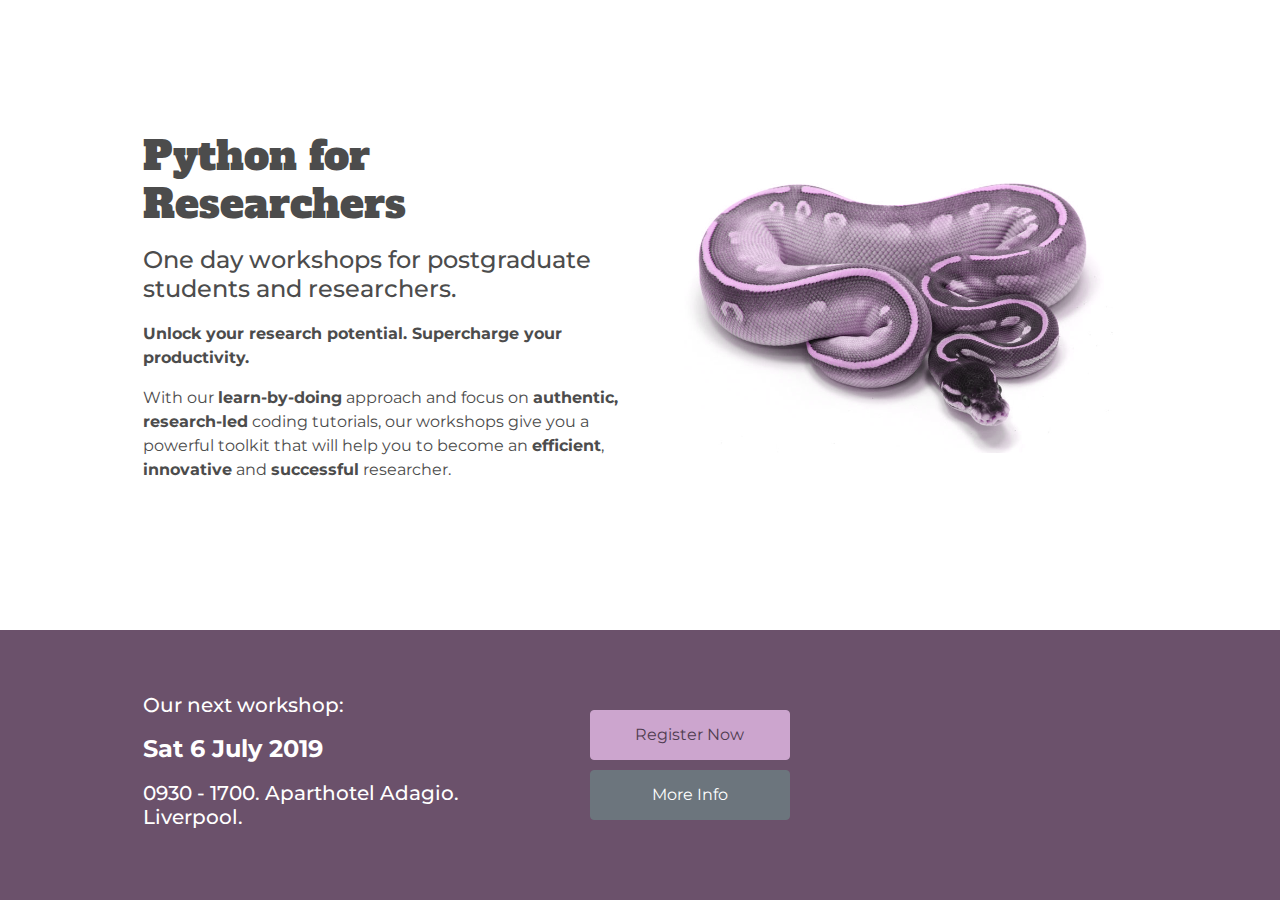
==== index.html @ 6b0263aa "update" ====
<!DOCTYPE html>

<html>
  <head>
    <title>Python for Researchers</title>
    <meta name="viewport" content="width=device-width, initial-scale=1.0">
    <meta name=”description” content="Unlock your research potential. Supercharge your productivity. Do it with Python. One day introductory coding workshops for postgraduate students and researchers.">
    <link href="https://stackpath.bootstrapcdn.com/bootstrap/4.3.1/css/bootstrap.min.css" rel="stylesheet" integrity="sha384-ggOyR0iXCbMQv3Xipma34MD+dH/1fQ784/j6cY/iJTQUOhcWr7x9JvoRxT2MZw1T" crossorigin="anonymous">
    <link rel="stylesheet" href="style.css">
    <link href="https://fonts.googleapis.com/css?family=Alfa+Slab+One|Montserrat" rel="stylesheet">
    <link rel="stylesheet" href="https://use.fontawesome.com/releases/v5.8.1/css/all.css" integrity="sha384-50oBUHEmvpQ+1lW4y57PTFmhCaXp0ML5d60M1M7uH2+nqUivzIebhndOJK28anvf" crossorigin="anonymous">
    <script src="https://stackpath.bootstrapcdn.com/bootstrap/4.3.1/js/bootstrap.min.js" integrity="sha384-JjSmVgyd0p3pXB1rRibZUAYoIIy6OrQ6VrjIEaFf/nJGzIxFDsf4x0xIM+B07jRM" crossorigin="anonymous"></script>
  </head>

  <body>
    <section id="header">
      <div class="row vcenter" style="min-height:70vh;">
        <div class="col-md-6">
          <h1>
            Python for Researchers
          </h1>
          <h3>One day workshops for postgraduate students and researchers.</h3>

          <p><b>Unlock your research potential. Supercharge your productivity.</b></p>

          <p>With our <b>learn-by-doing</b> approach and focus on <b>authentic, research-led</b> coding tutorials, our workshops give you a powerful toolkit that will help you to become
            an <b>efficient</b>, <b>innovative</b> and <b>successful</b> researcher.
          </p>

        </div>
        <div class="col-md-6 d-none d-md-block">
          <img src="img/snake.png">
        </div>
      </div>

      <div class="banner row vcenter" style="min-height:30vh;">

        <div class="col-md-5">
          <h5>Our next workshop:</h4>
          <h3><b>Sat 6 July 2019</b></h3>
          <h5>0930 - 1700. <a href="https://www.adagio-city.com/gb/aparthotel-liverpool.shtml?merchantid=ppc-adg-mar-goo-uk-en-sear&sourceid=bp-cen&utm_source=google&utm_medium=cpc&utm_campaign=ppc-adg-mar-goo-uk-en-uk-exa-sear-bp&utm_term=mar&utm_content=uk-en-GB-V2327&gclid=CjwKCAjwv6blBRBzEiwAihbM-QTnHcYsD79L9dtt7nip04Bev_M2ZurPNTwmHVNmF09SzWVFuDiG-hoCib8QAvD_BwE" target="_blank">Aparthotel Adagio. Liverpool</a>.</h5>
        </div>
        <div class="col-md-4">
          <div class="button-box">
            <a href="https://www.eventbrite.com/e/python-for-researchers-tickets-59817070468#" target="_blank">
              <button type="button" class="btn btn-primary">Register Now</button>
            </a>
            <a href="https://www.eventbrite.com/e/python-for-researchers-tickets-59817070468#" target="_blank">
              <button type="button" class="btn btn-secondary">More Info</button>
            </a>
          </div>
        </div>
        <div class="col-md-3">
          <div class="social-box">
            <a href="https://twitter.com/py4res" target="_blank">
              <i class="fab fa-twitter"></i>
            </a>
            <a href="https://facebook.com/py4res" target="_blank">
              <i class="fab fa-facebook"></i>
            </a>
          </div?
        </div>

      </div>


    </section>


  </body>
</html>
---- style.css ----
body {
  font-family: 'Montserrat', sans-serif;
  color: #4c4c4c;
}

h1 {
  font-family: 'Alfa Slab One', cursive;
}

h3 {
  font-size: 1.5rem;
}

.vcenter {
  display: flex;
  align-items: center;
  width: 100%;
  margin: 0px;
  padding: 0 10%;}

.center {
  text-align: center;
}

.banner {
  background: #6b516b;
  color: white;
}

.banner a {
  color: white;
}

button.btn.btn-primary {
  background-color: #cca5ce;
  border-color: #cca5ce;
  color: #4f3c50
}

button.btn.btn-primary:hover {
  background-color: #c19cc3;
  border-color: #c19cc3;
}

button.btn {
  width: 200px;
  height: 50px;
  margin: 5px 0;
}

section img {
  width: 100%;
  padding: 5%;
}

h3 {
  padding: 10px 0px;
}

.fab {
  font-size: 3em;
  margin: 10px;
}
.button-box {
  margin: 20px;
}
.button-box a {
  outline: none;
  text-decoration: none;
}
.button-box a:hover,a:click, a:visited {
  border:none;
  outline:none;
  text-decoration:none;
}

.social-box a {
  outline: none;
  text-decoration: none;
}



@media only screen and (max-width: 800px) {
  .vcenter {
    padding: 5% 10%;
  }
  .banner {
    text-align: center;
  }
  .col-md-12, .col-md-6, .col-md-4, .col-md-5, .col-md-7, .colmd-3 {
    padding-left: 0px;
    padding-right: 0px;
  }
  h1 {
    font-size: 2em;
  }
}
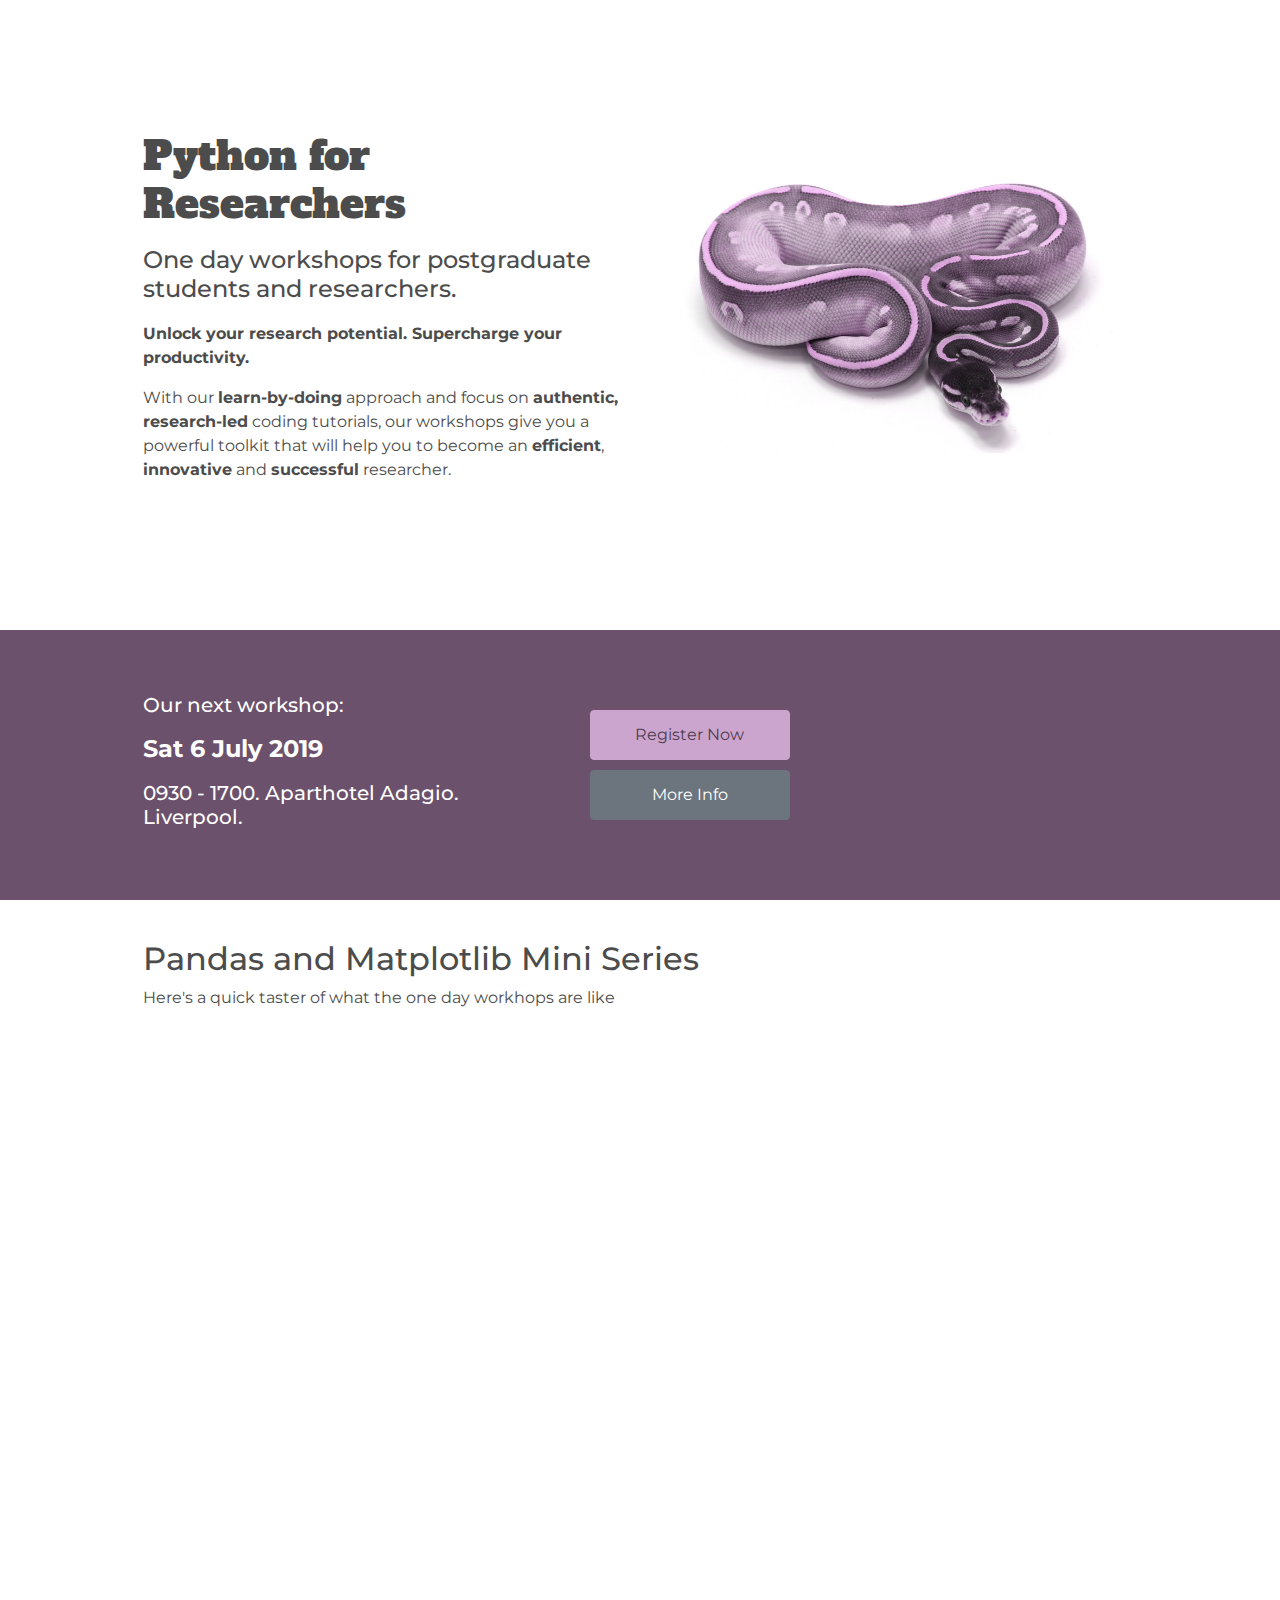
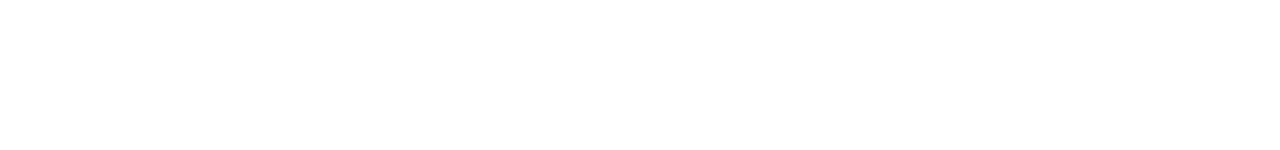
==== commit 5aedad95: "update with juypter" ====
--- a/index.html
+++ b/index.html
@@ -58,7 +58,10 @@
             <a href="https://facebook.com/py4res" target="_blank">
               <i class="fab fa-facebook"></i>
             </a>
-          </div?
+            <a href="mailto:info@pythonforresearchers.com">
+              <i class="fas fa-envelope"></i>
+            </a>
+          </div>
         </div>
 
       </div>
@@ -66,6 +69,32 @@
 
     </section>
 
+    <section id="header" class="padded">
+
+      <div class="row vcenter">
+        <div class="col-md-12">
+          <h2>Pandas and Matplotlib Mini Series</h2>
+          <p>Here's a quick taster of what the one day workhops are like</p>
+
+        </div>
+
+        <div class="col-md-6 video">
+          <iframe src="https://www.youtube.com/embed/XDcOSxwlqiY" frameborder="0" allow="accelerometer; autoplay; encrypted-media; gyroscope; picture-in-picture" allowfullscreen></iframe>
+        </div>
+        <div class="col-md-6 video">
+          <iframe style="width: 560px; max-width: 100%; height:315px" src="https://www.youtube.com/embed/6yGFuX2KDQs" frameborder="0" allow="accelerometer; autoplay; encrypted-media; gyroscope; picture-in-picture" allowfullscreen></iframe>
+        </div>
+
+        <div class="col-md-6 video">
+          <iframe style="width: 560px; max-width: 100%; height:315px" src="https://www.youtube.com/embed/6yGFuX2KDQs" frameborder="0" allow="accelerometer; autoplay; encrypted-media; gyroscope; picture-in-picture" allowfullscreen></iframe>
+        </div>
+        <div class="col-md-6 video">
+          <iframe style="width: 560px; max-width: 100%; height:315px" src="https://www.youtube.com/embed/6yGFuX2KDQs" frameborder="0" allow="accelerometer; autoplay; encrypted-media; gyroscope; picture-in-picture" allowfullscreen></iframe>
+        </div>
+      </div>
+    </section>
+
+
 
   </body>
 </html>
--- a/style.css
+++ b/style.css
@@ -57,7 +57,7 @@
   padding: 10px 0px;
 }
 
-.fab {
+.fab, .fas {
   font-size: 3em;
   margin: 10px;
 }
@@ -79,6 +79,21 @@
   text-decoration: none;
 }
 
+.video {
+  padding-top: 10px;
+  padding-bottom: 10px;
+}
+
+.padded {
+  padding-top: 40px;
+  padding-bottom: 40px;
+}
+
+iframe {
+  width: 560px;
+  max-width: 100%;
+  height:315px;
+}
 
 
 @media only screen and (max-width: 800px) {
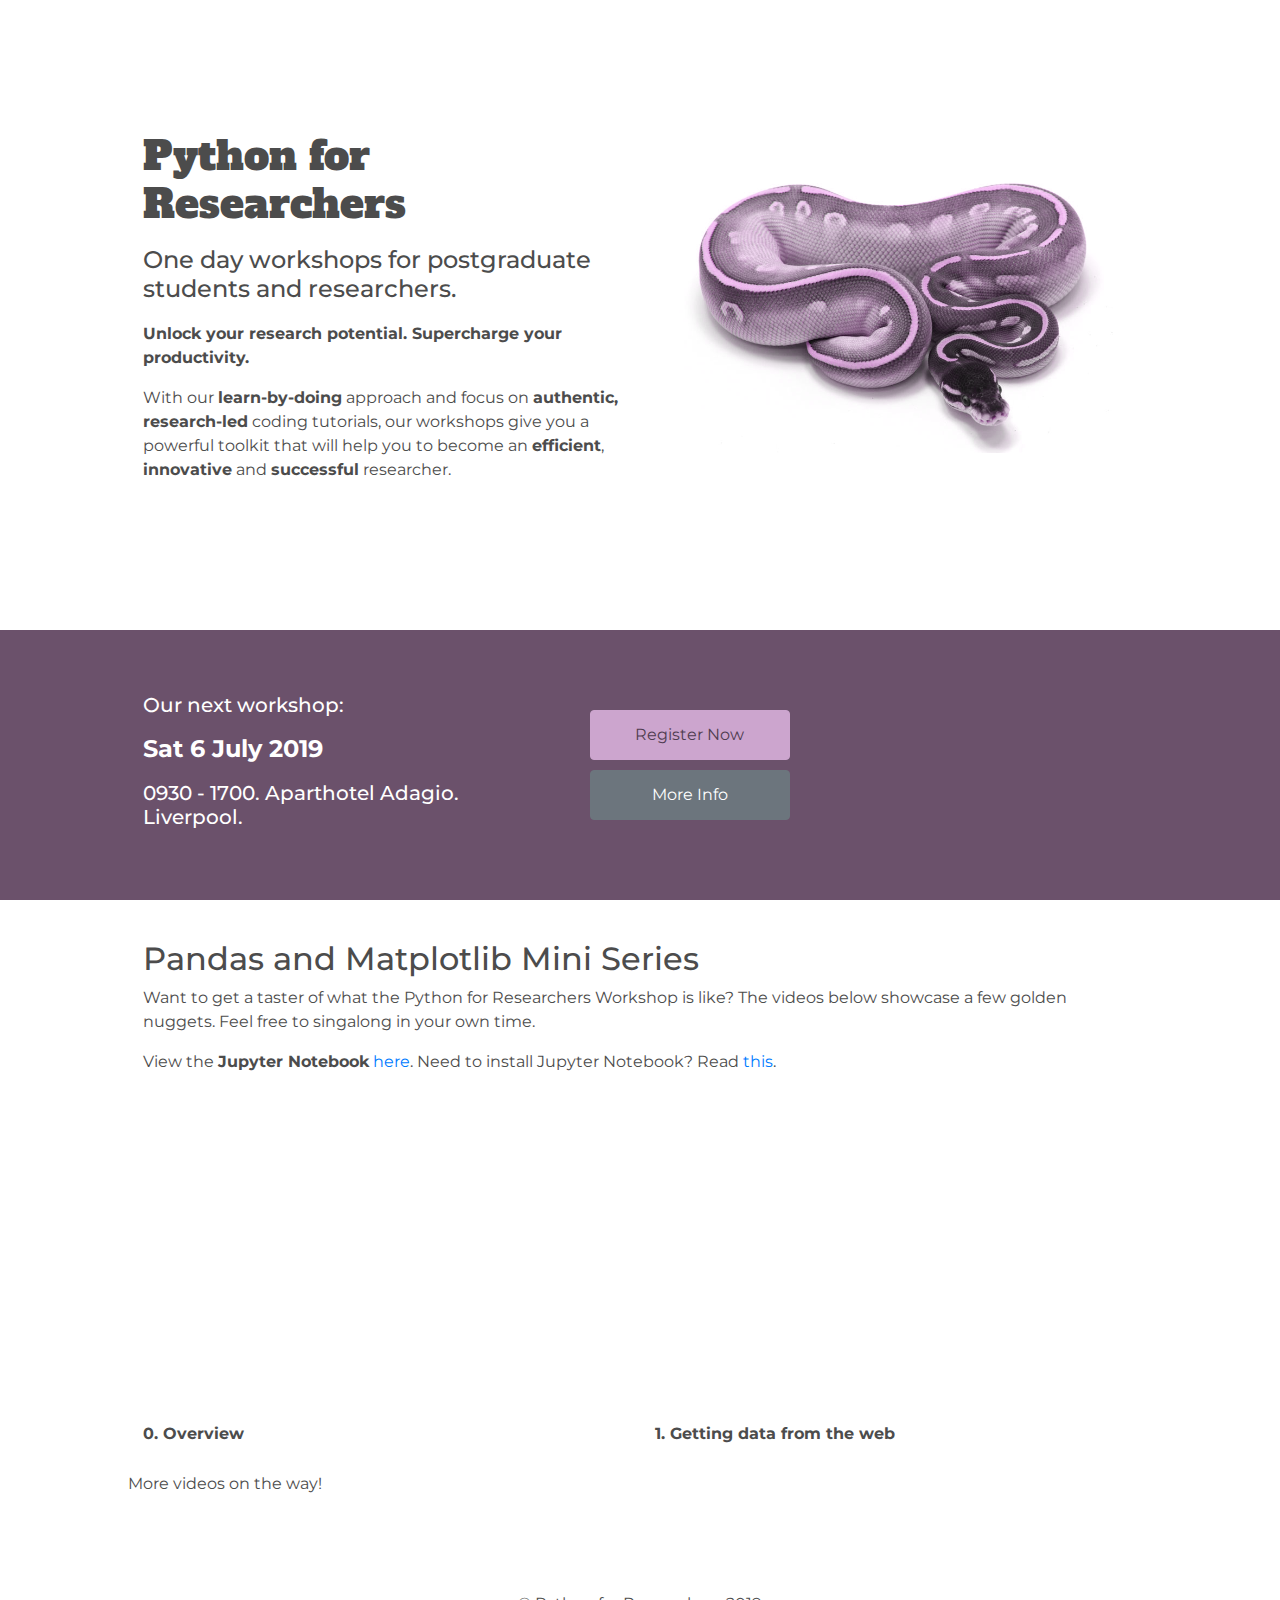
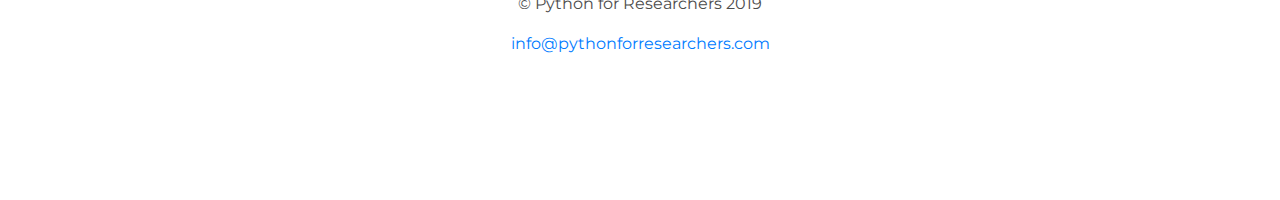
==== commit 03c2fe81: "web update" ====
--- a/index.html
+++ b/index.html
@@ -74,22 +74,35 @@
       <div class="row vcenter">
         <div class="col-md-12">
           <h2>Pandas and Matplotlib Mini Series</h2>
-          <p>Here's a quick taster of what the one day workhops are like</p>
-
+          <p>Want to get a taster of what the Python for Researchers Workshop is like? The videos below showcase a few golden nuggets. Feel free to singalong in your own time.</p>
+          <p>View the <b>Jupyter Notebook</b> <a href="https://nbviewer.jupyter.org/github/rtreharne/python_for_researchers/blob/master/jupyter_notebooks/world_population/Py4Res%20Pandas%20and%20Visualisation%20Mini%20.ipynb" target="_blank">here</a>.
+             Need to install Jupyter Notebook? Read <a href="https://jupyter.readthedocs.io/en/latest/install.html" target="_blank">this</a>.</p>
         </div>
 
         <div class="col-md-6 video">
           <iframe src="https://www.youtube.com/embed/XDcOSxwlqiY" frameborder="0" allow="accelerometer; autoplay; encrypted-media; gyroscope; picture-in-picture" allowfullscreen></iframe>
+          <p><b>0. Overview</b></p>
         </div>
         <div class="col-md-6 video">
-          <iframe style="width: 560px; max-width: 100%; height:315px" src="https://www.youtube.com/embed/6yGFuX2KDQs" frameborder="0" allow="accelerometer; autoplay; encrypted-media; gyroscope; picture-in-picture" allowfullscreen></iframe>
+          <iframe src="https://www.youtube.com/embed/K5YkYK447pA" frameborder="0" allow="accelerometer; autoplay; encrypted-media; gyroscope; picture-in-picture" allowfullscreen></iframe>
+          <p><b>1. Getting data from the web</b></p>
         </div>
+        <p>More videos on the way!</p>
+      </div>
+    </section>
 
-        <div class="col-md-6 video">
-          <iframe style="width: 560px; max-width: 100%; height:315px" src="https://www.youtube.com/embed/6yGFuX2KDQs" frameborder="0" allow="accelerometer; autoplay; encrypted-media; gyroscope; picture-in-picture" allowfullscreen></iframe>
-        </div>
-        <div class="col-md-6 video">
-          <iframe style="width: 560px; max-width: 100%; height:315px" src="https://www.youtube.com/embed/6yGFuX2KDQs" frameborder="0" allow="accelerometer; autoplay; encrypted-media; gyroscope; picture-in-picture" allowfullscreen></iframe>
+    <section id="footer" class="padded center">
+      <div class="row vcenter">
+        <div class="col-md-12">
+          <p>&copy Python for Researchers 2019</p>
+          <p><a href="mailto:info@pythonforresearchers.com">info@pythonforresearchers.com</a></p>
+          <p>  <a href="https://twitter.com/py4res" target="_blank">
+              <i class="fab fa-twitter"></i>
+            </a>
+            <a href="https://facebook.com/py4res" target="_blank">
+              <i class="fab fa-facebook"></i>
+            </a>
+          </p>
         </div>
       </div>
     </section>
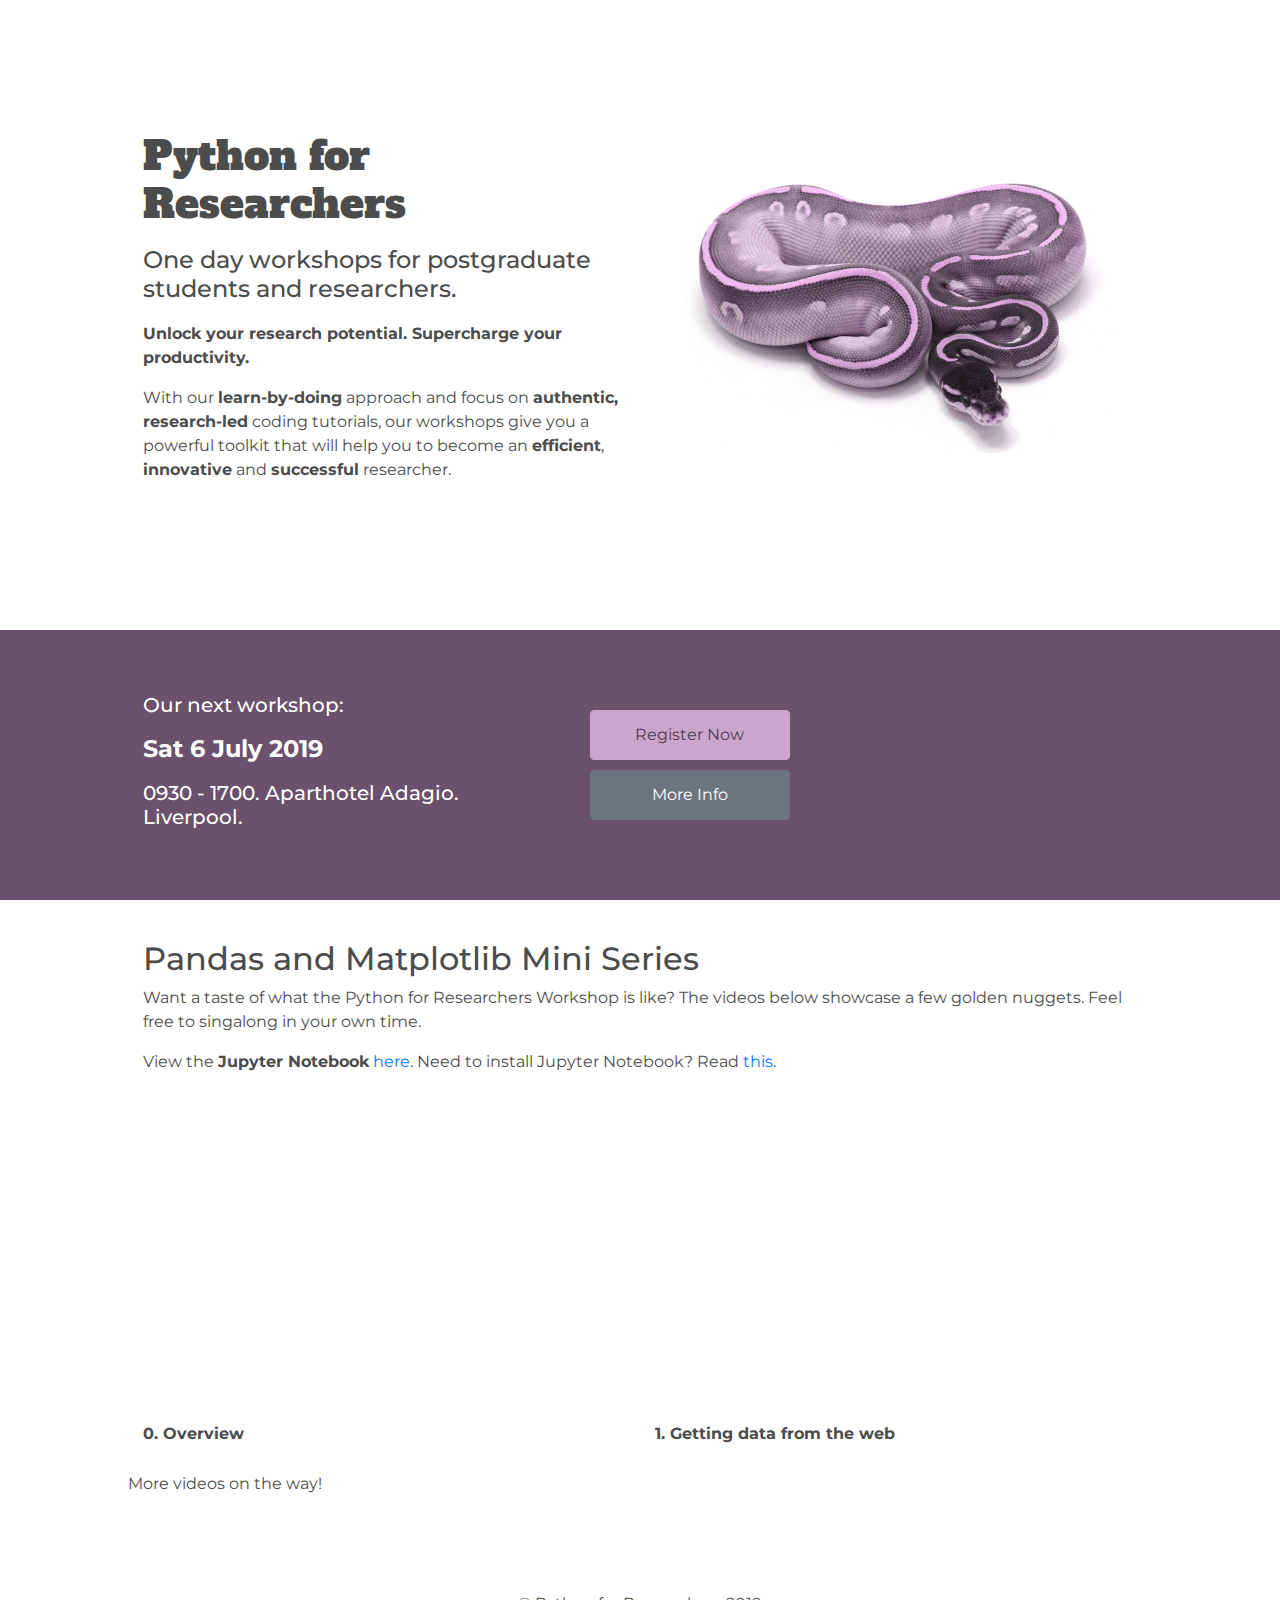
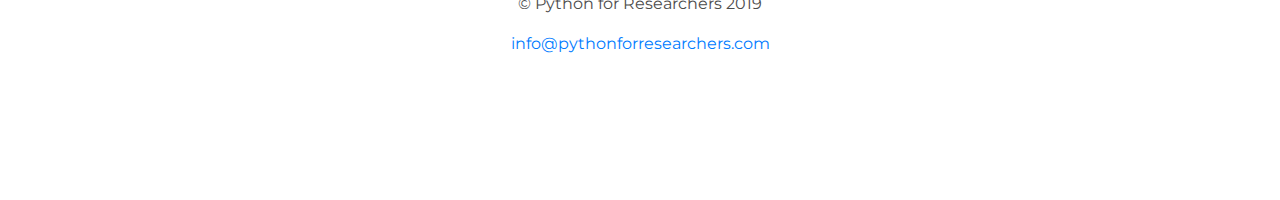
==== commit 85acfe82: "web tweak" ====
--- a/index.html
+++ b/index.html
@@ -74,7 +74,7 @@
       <div class="row vcenter">
         <div class="col-md-12">
           <h2>Pandas and Matplotlib Mini Series</h2>
-          <p>Want to get a taster of what the Python for Researchers Workshop is like? The videos below showcase a few golden nuggets. Feel free to singalong in your own time.</p>
+          <p>Want a taste of what the Python for Researchers Workshop is like? The videos below showcase a few golden nuggets. Feel free to singalong in your own time.</p>
           <p>View the <b>Jupyter Notebook</b> <a href="https://nbviewer.jupyter.org/github/rtreharne/python_for_researchers/blob/master/jupyter_notebooks/world_population/Py4Res%20Pandas%20and%20Visualisation%20Mini%20.ipynb" target="_blank">here</a>.
              Need to install Jupyter Notebook? Read <a href="https://jupyter.readthedocs.io/en/latest/install.html" target="_blank">this</a>.</p>
         </div>
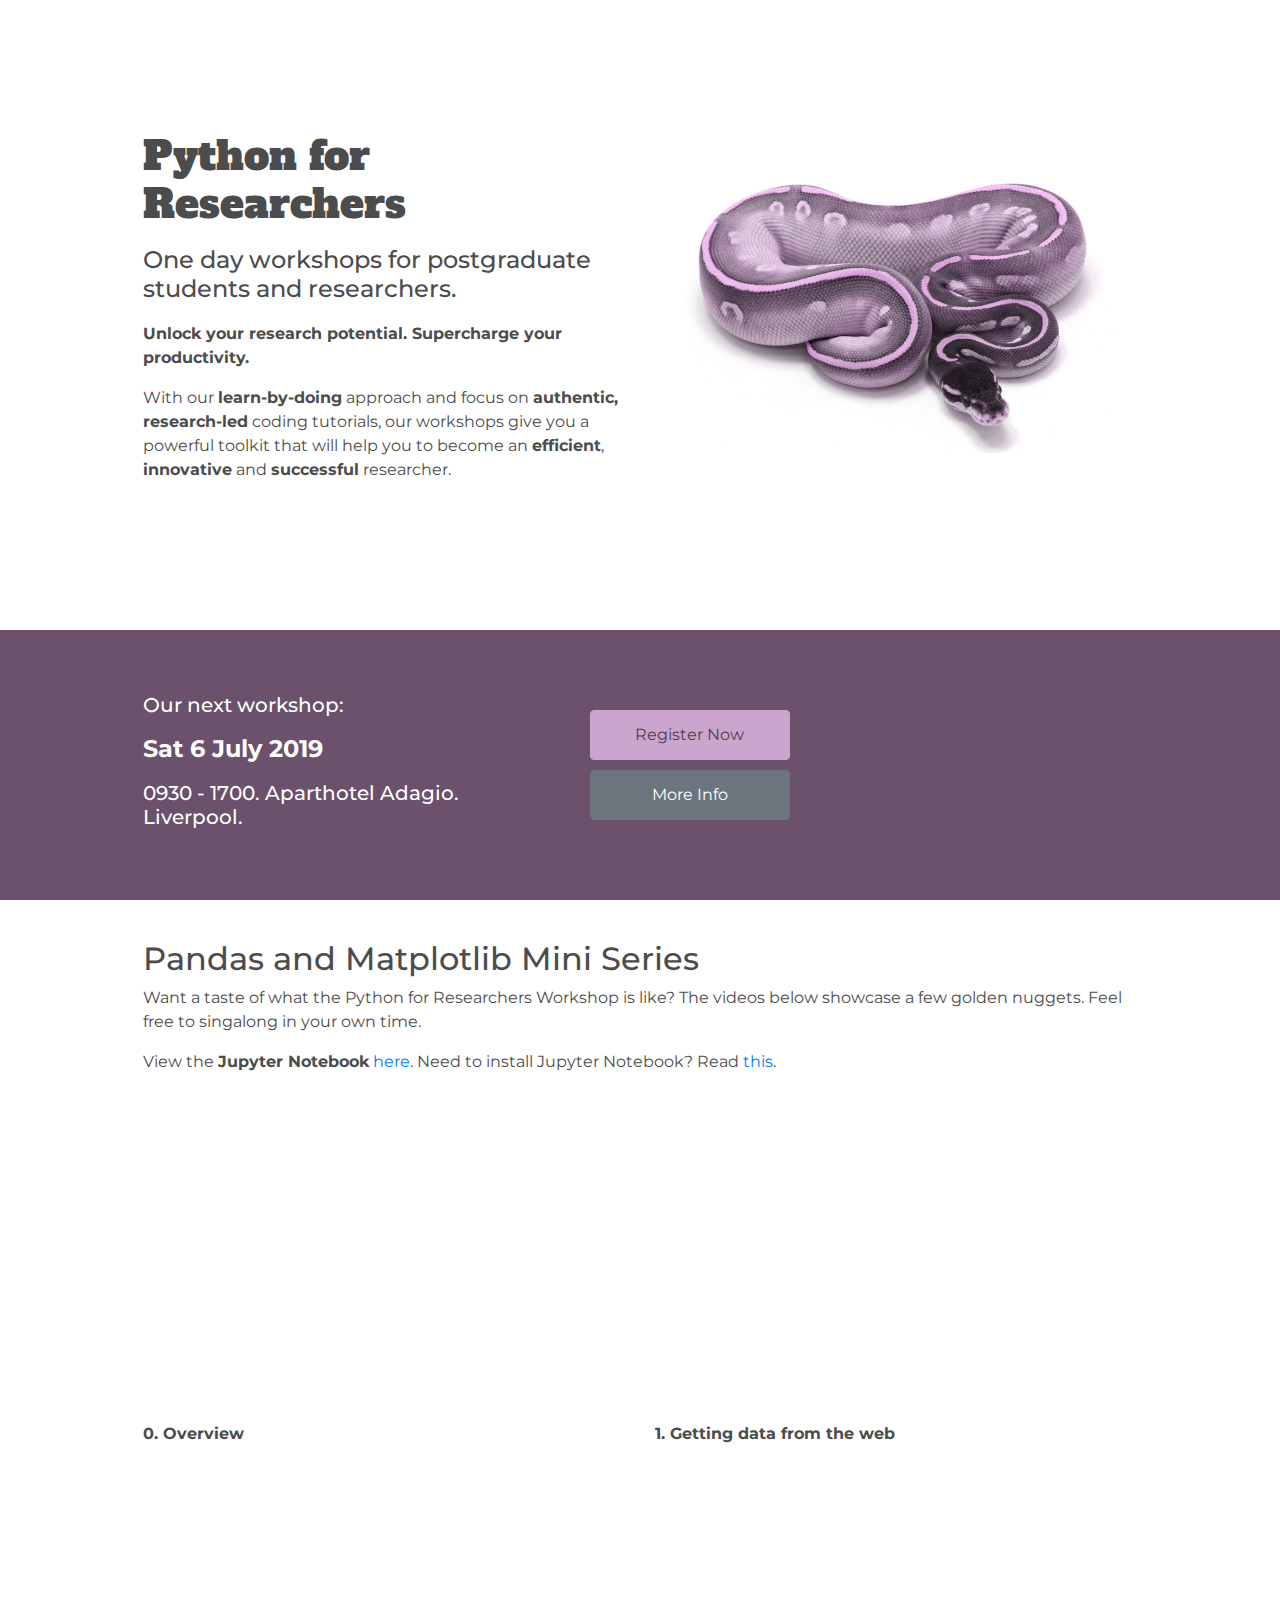
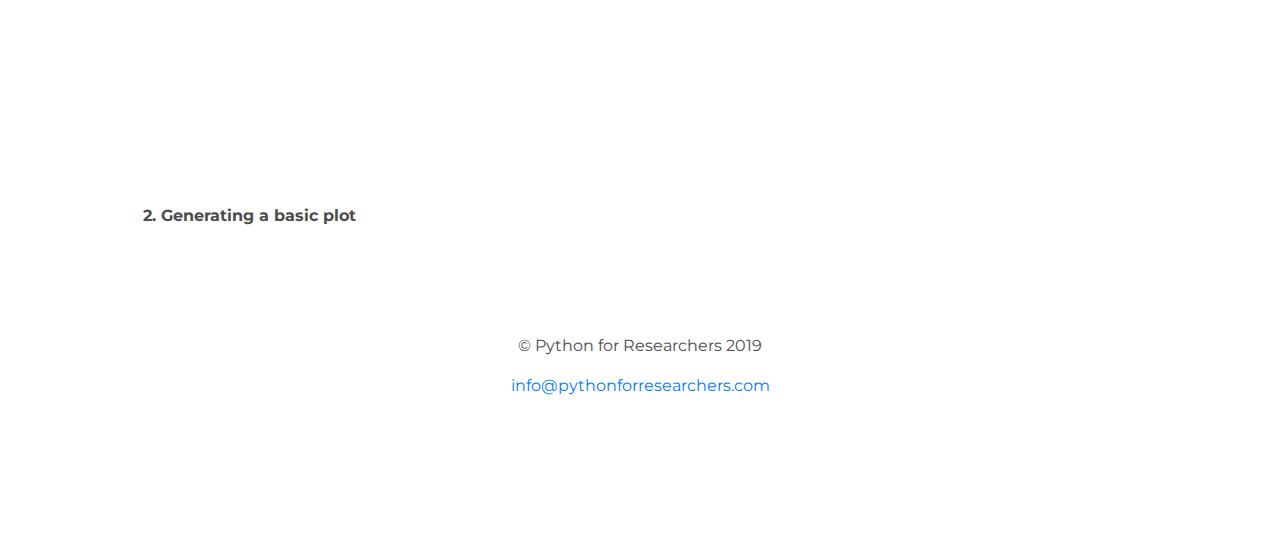
==== commit a3d303be: "update with part 2 video" ====
--- a/index.html
+++ b/index.html
@@ -84,10 +84,13 @@
           <p><b>0. Overview</b></p>
         </div>
         <div class="col-md-6 video">
-          <iframe src="https://www.youtube.com/embed/K5YkYK447pA" frameborder="0" allow="accelerometer; autoplay; encrypted-media; gyroscope; picture-in-picture" allowfullscreen></iframe>
+          <iframe src="https://www.youtube.com/embed/LQrs_00NBwE" frameborder="0" allow="accelerometer; autoplay; encrypted-media; gyroscope; picture-in-picture" allowfullscreen></iframe>
           <p><b>1. Getting data from the web</b></p>
         </div>
-        <p>More videos on the way!</p>
+        <div class="col-md-6 video">
+          <iframe src="https://www.youtube.com/embed/F7k_4S38qgY" frameborder="0" allow="accelerometer; autoplay; encrypted-media; gyroscope; picture-in-picture" allowfullscreen></iframe>
+          <p><b>2. Generating a basic plot</b>
+        </div>
       </div>
     </section>
 
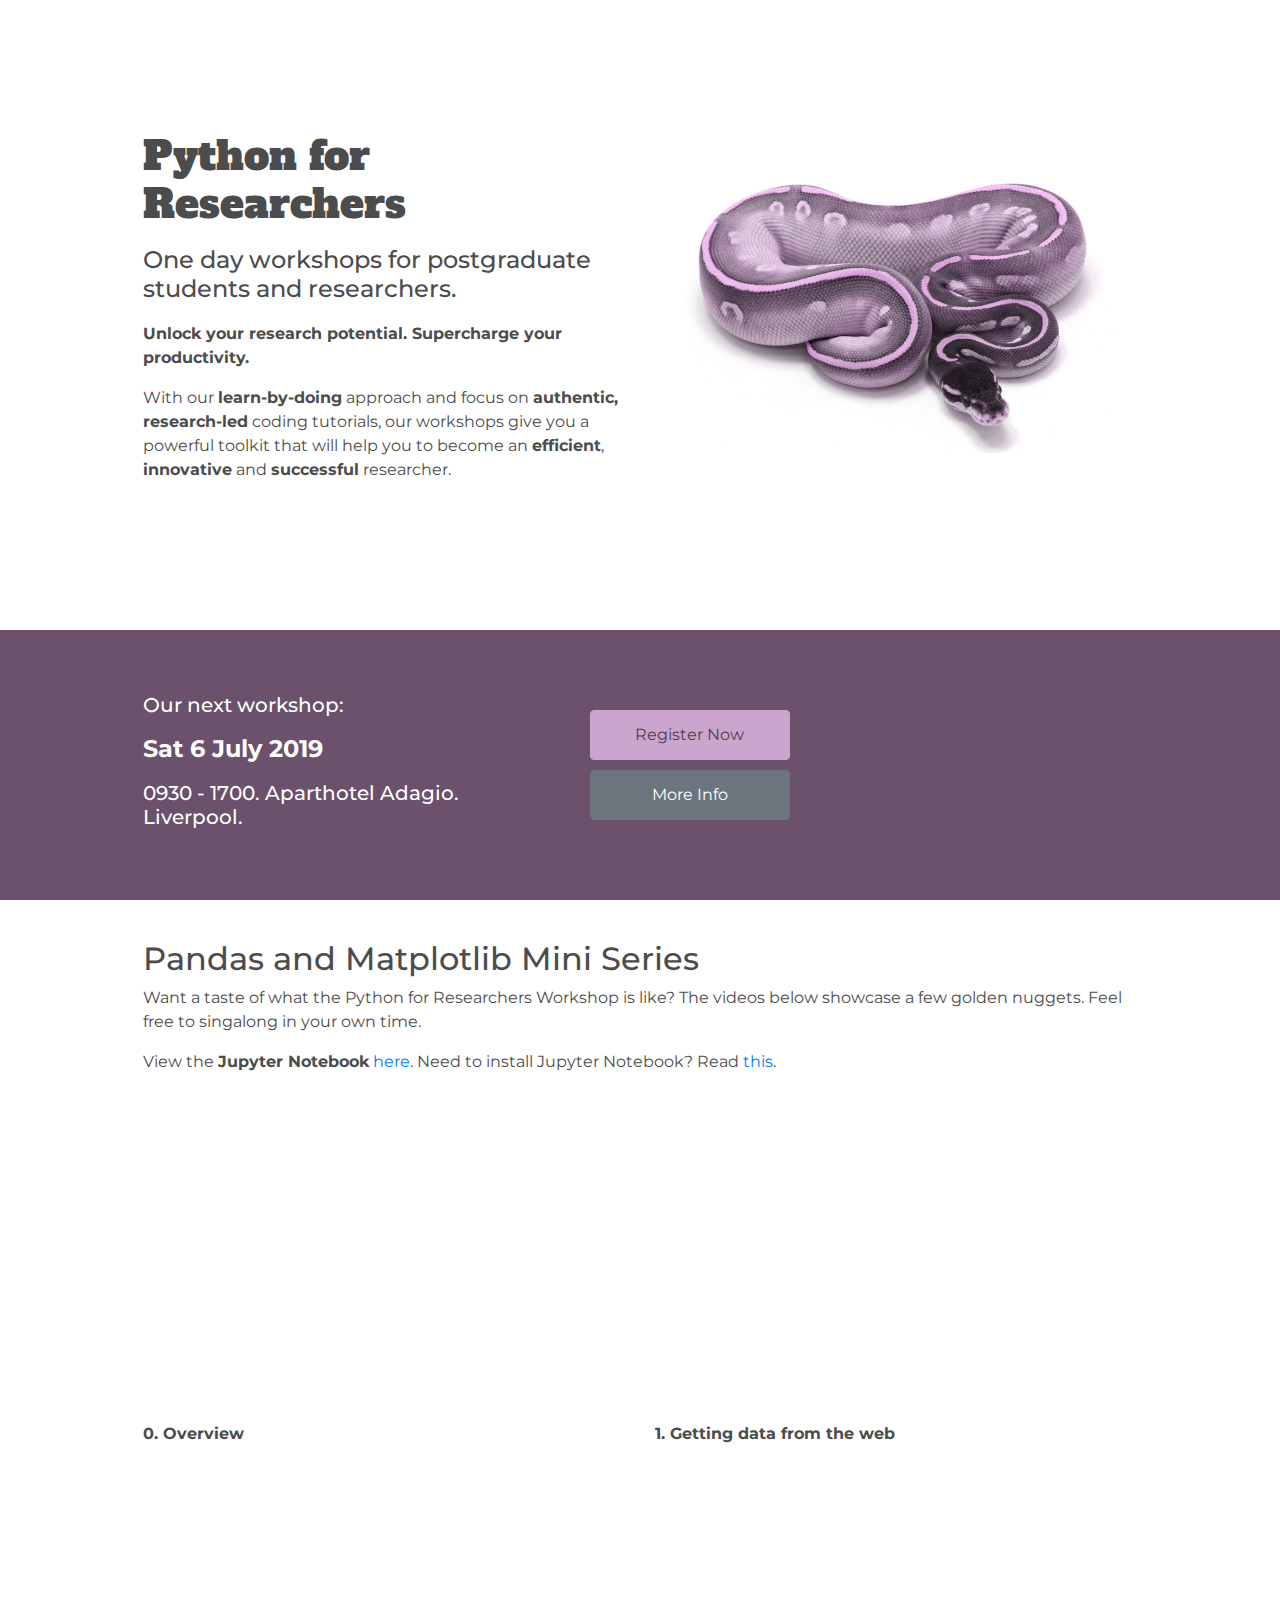
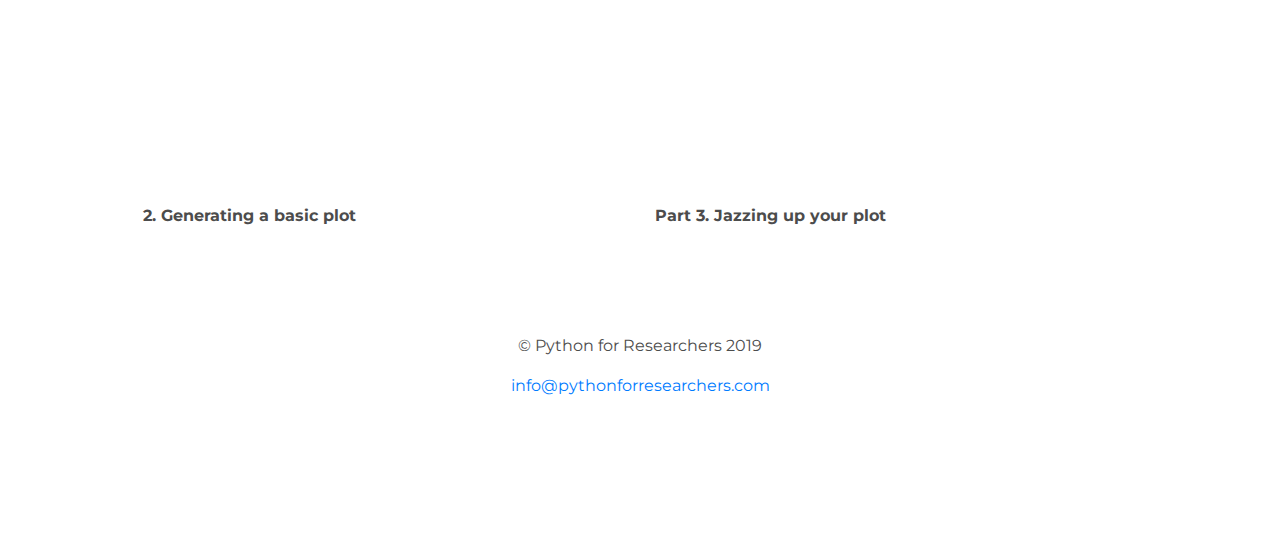
==== commit 01497e16: "video part 3 uploaded" ====
--- a/index.html
+++ b/index.html
@@ -89,7 +89,11 @@
         </div>
         <div class="col-md-6 video">
           <iframe src="https://www.youtube.com/embed/F7k_4S38qgY" frameborder="0" allow="accelerometer; autoplay; encrypted-media; gyroscope; picture-in-picture" allowfullscreen></iframe>
-          <p><b>2. Generating a basic plot</b>
+          <p><b>2. Generating a basic plot</b></p>
+        </div>
+        <div class="col-md-6">
+          <iframe src="https://www.youtube.com/embed/iVMjUCyYr4c" frameborder="0" allow="accelerometer; autoplay; encrypted-media; gyroscope; picture-in-picture" allowfullscreen></iframe>
+          <p><b>Part 3. Jazzing up your plot</b></p>
         </div>
       </div>
     </section>
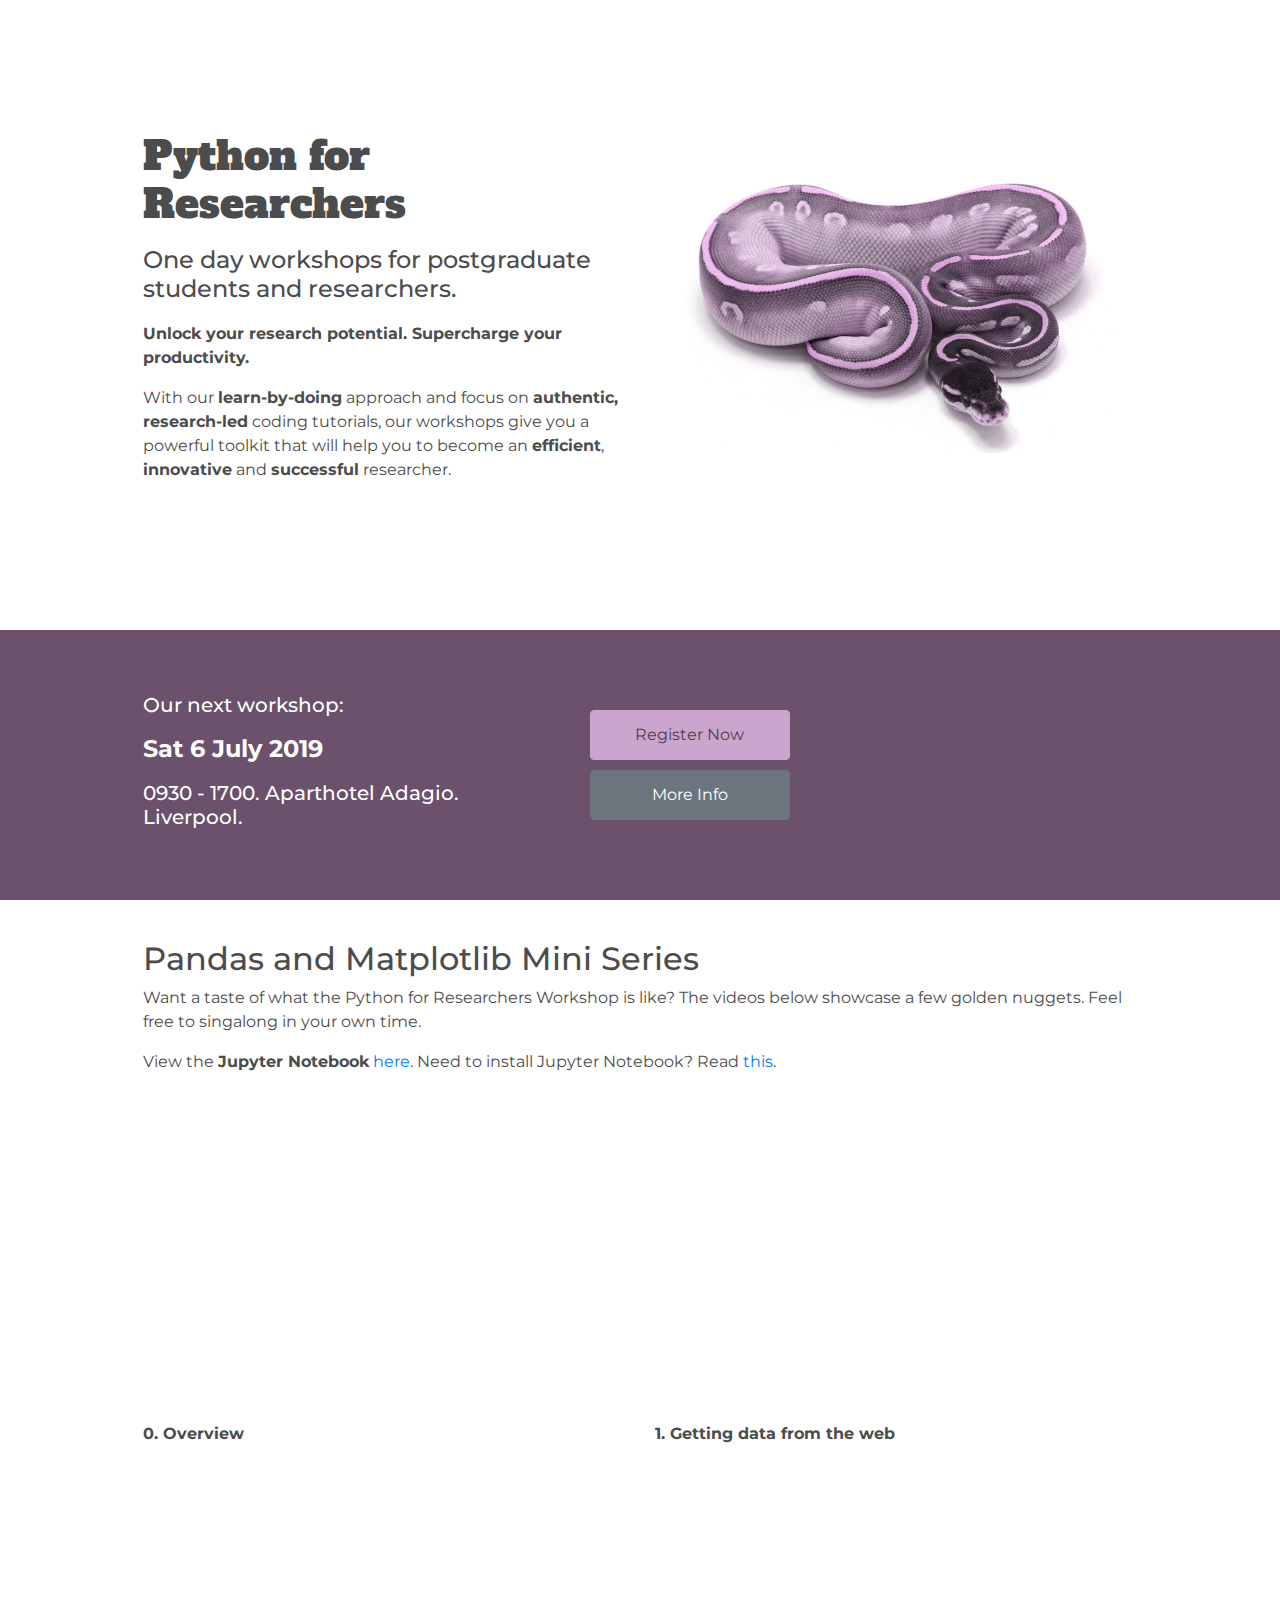
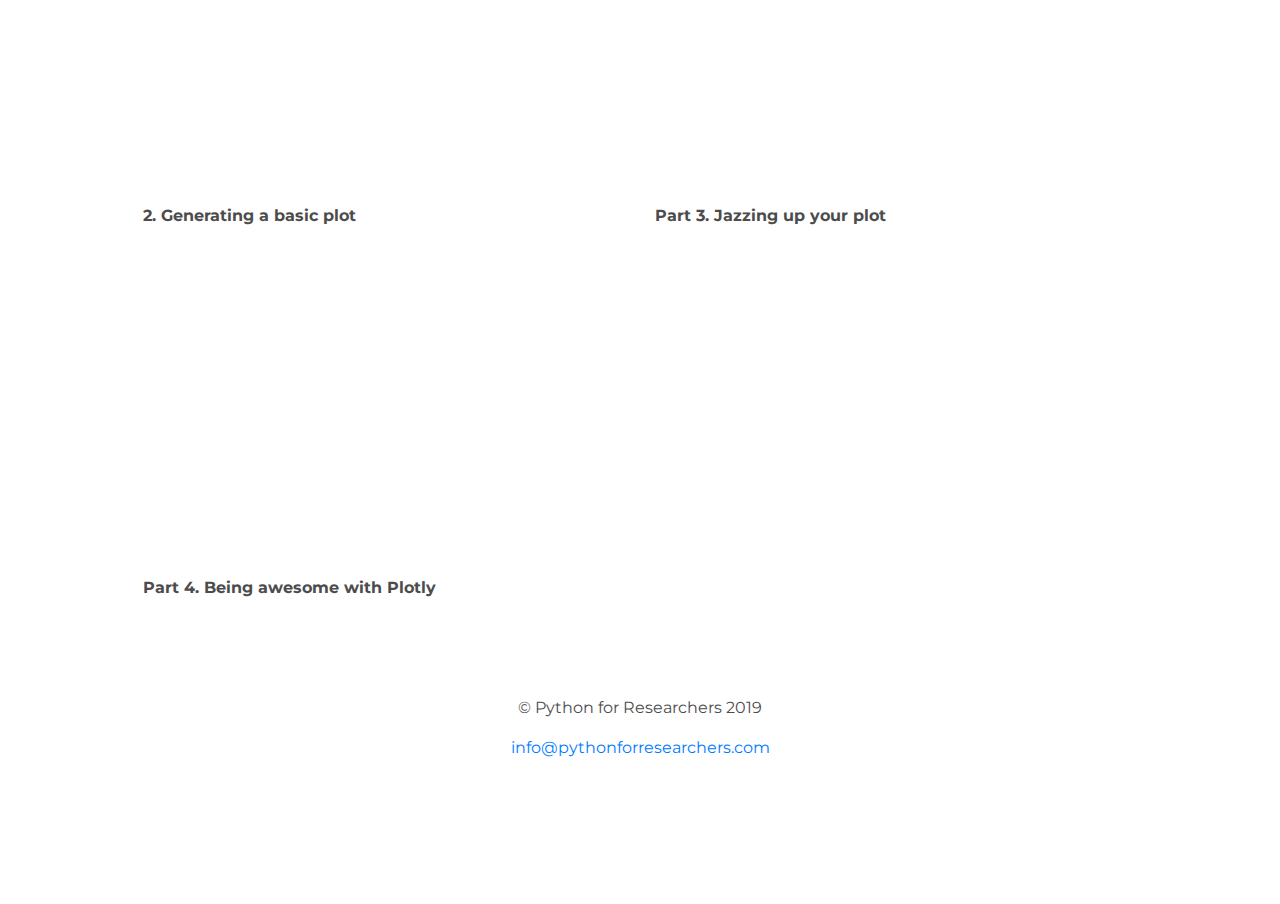
==== commit f74982e4: "update part 4 miniseries" ====
--- a/index.html
+++ b/index.html
@@ -95,6 +95,10 @@
           <iframe src="https://www.youtube.com/embed/iVMjUCyYr4c" frameborder="0" allow="accelerometer; autoplay; encrypted-media; gyroscope; picture-in-picture" allowfullscreen></iframe>
           <p><b>Part 3. Jazzing up your plot</b></p>
         </div>
+        <div class="col-md-6">
+          <iframe width="560" height="315" src="https://www.youtube.com/embed/kCxCagfvQdQ" frameborder="0" allow="accelerometer; autoplay; encrypted-media; gyroscope; picture-in-picture" allowfullscreen></iframe>
+          <p><b>Part 4. Being awesome with Plotly</b>
+        </div>
       </div>
     </section>
 
